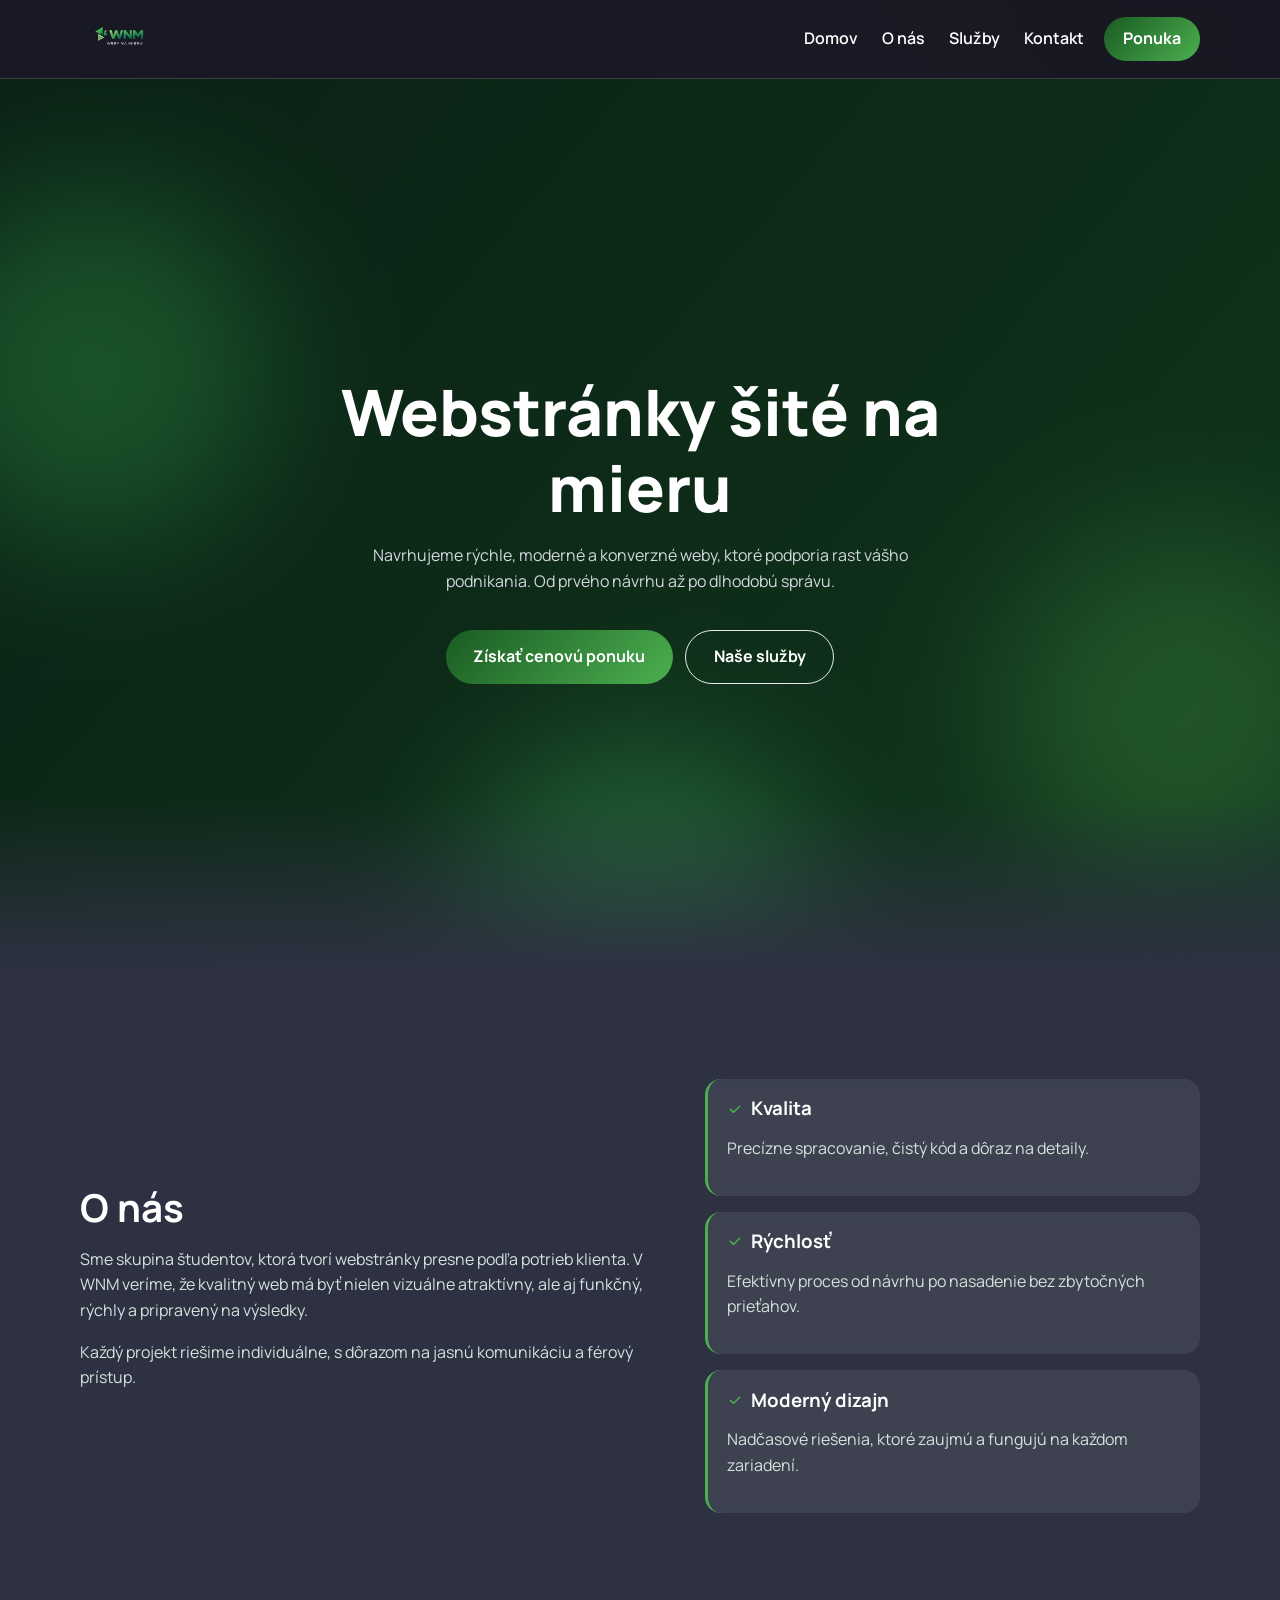
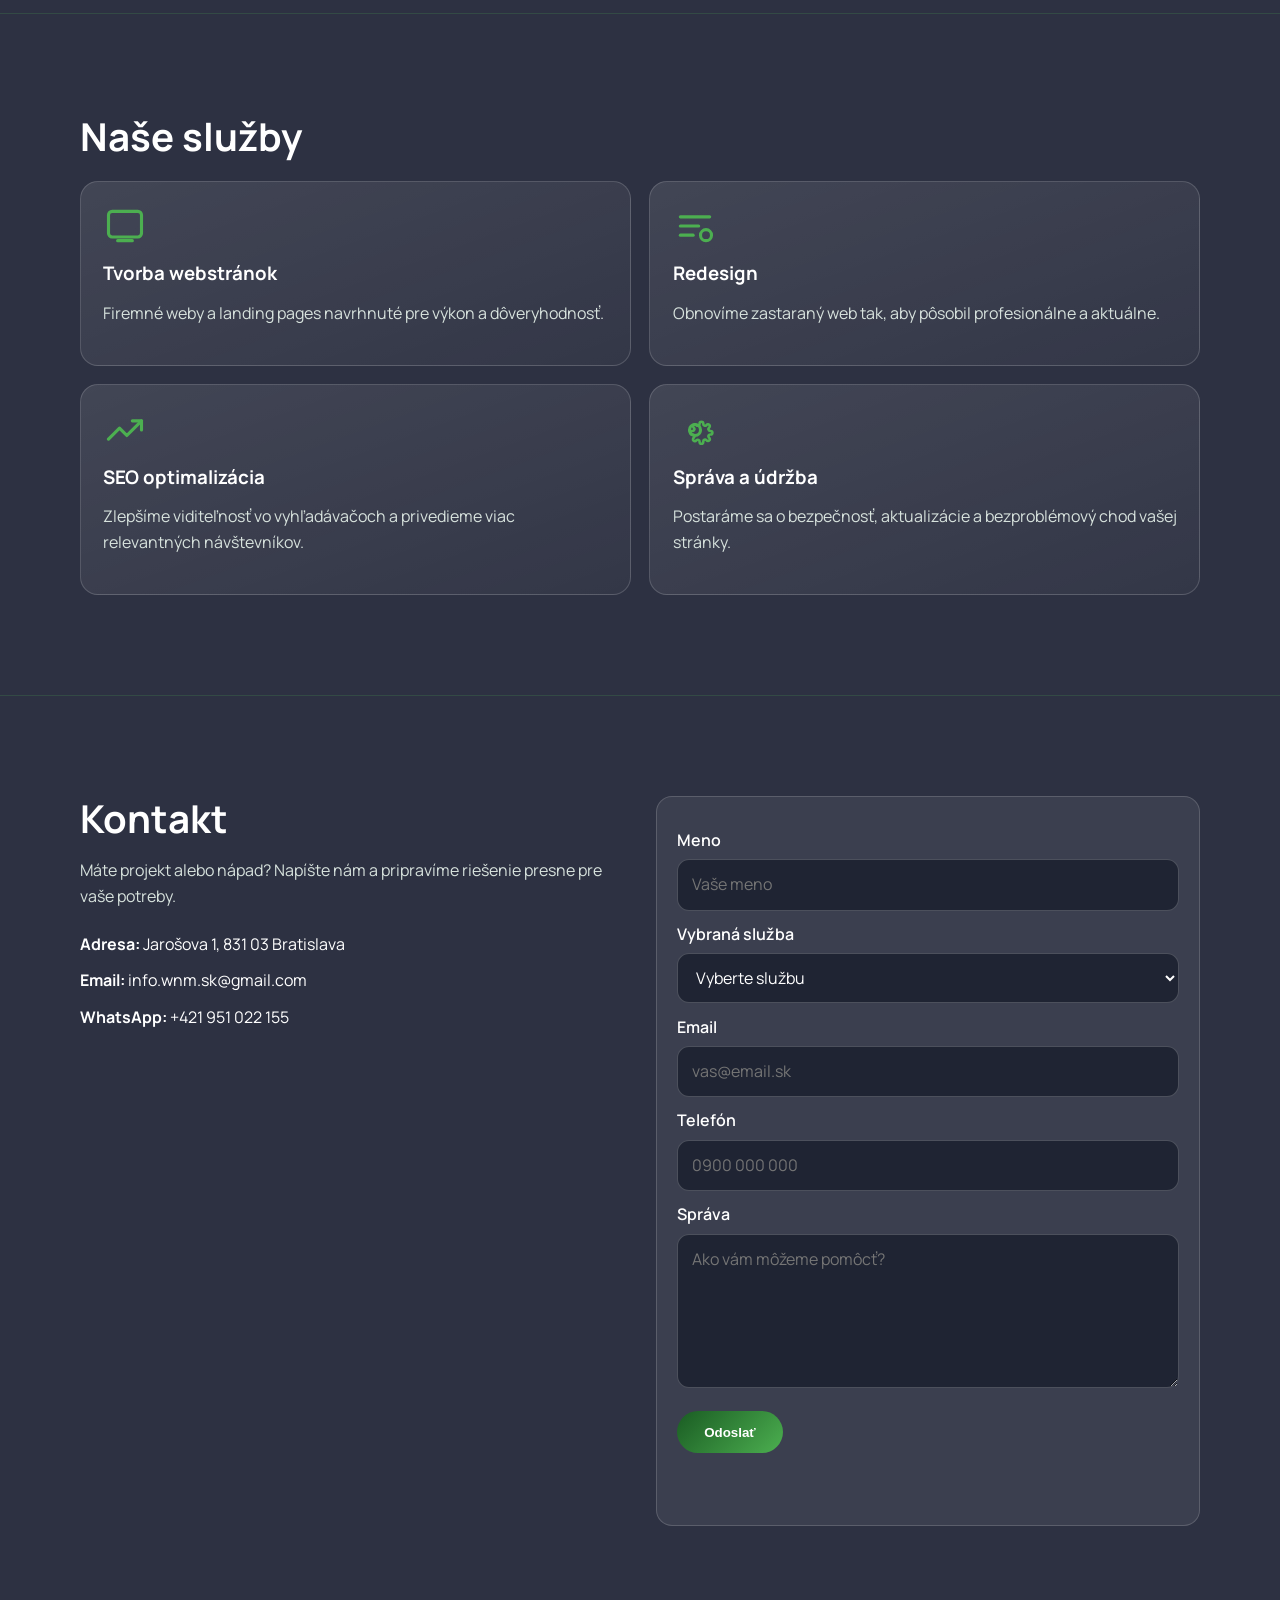
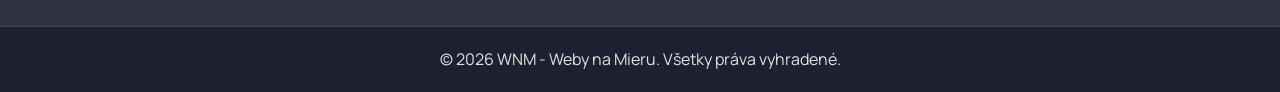
==== index.html @ d1f4974f "Initial commit" ====
<!DOCTYPE html>
<html lang="sk">
<head>
	<meta charset="UTF-8" />
	<meta name="viewport" content="width=device-width, initial-scale=1.0" />
	<meta
		name="description"
		content="WNM - Weby na Mieru. Profesionálna tvorba webstránok, redesign, SEO a správa webu." 
	/>
	<title>WNM - Weby na Mieru</title>
	<link rel="preconnect" href="https://fonts.googleapis.com" />
	<link rel="preconnect" href="https://fonts.gstatic.com" crossorigin />
	<link href="https://fonts.googleapis.com/css2?family=Manrope:wght@400;500;700;800&display=swap" rel="stylesheet" />
	<link rel="stylesheet" href="css/style.css" />
</head>
<body>
	<header class="navbar" id="top">
		<div class="container nav-wrap">
			<a href="#domov" class="logo" aria-label="WNM domovská stránka">
				<img src="images/WNB-t-removebg-preview.png" alt="WNM logo" class="logo-image" />
			</a>

			<button class="menu-toggle" aria-label="Otvoriť navigáciu" aria-expanded="false" aria-controls="primary-nav">
				<span></span>
				<span></span>
				<span></span>
			</button>

			<div class="nav-right">
				<nav>
					<ul class="nav-links" id="primary-nav">
						<li><a href="#domov">Domov</a></li>
						<li><a href="#o-nas">O nás</a></li>
						<li><a href="#sluzby">Služby</a></li>
						<li><a href="#kontakt">Kontakt</a></li>
					</ul>
				</nav>
				<a class="btn-nav-cta" href="#kontakt">Ponuka</a>
			</div>
		</div>
	</header>

	<main>
		<section class="hero" id="domov">
			<div class="orb orb-1" aria-hidden="true"></div>
			<div class="orb orb-2" aria-hidden="true"></div>
			<div class="orb orb-3" aria-hidden="true"></div>
			<div class="container hero-content reveal">
				<h1>Webstránky šité na mieru</h1>
				<p class="hero-subtitle">
					Navrhujeme rýchle, moderné a konverzné weby, ktoré podporia rast vášho podnikania.
					Od prvého návrhu až po dlhodobú správu.
				</p>
				<div class="hero-buttons">
					<a class="btn-primary" href="#kontakt">Získať cenovú ponuku</a>
					<a class="btn-secondary" href="#sluzby">Naše služby</a>
				</div>
			</div>
		</section>

		<section class="section" id="o-nas">
			<div class="container about-grid reveal">
				<div>
					<h2>O nás</h2>
					<p>
						Sme skupina študentov, ktorá tvorí webstránky presne podľa potrieb klienta.
						V WNM veríme, že kvalitný web má byť nielen vizuálne atraktívny, ale aj funkčný,
						rýchly a pripravený na výsledky.
					</p>
					<p>
						Každý projekt riešime individuálne, s dôrazom na jasnú komunikáciu a férový prístup.
					</p>
				</div>
				<div class="values">
					<article class="value-card">
						<h3>Kvalita</h3>
						<p>Precízne spracovanie, čistý kód a dôraz na detaily.</p>
					</article>
					<article class="value-card">
						<h3>Rýchlosť</h3>
						<p>Efektívny proces od návrhu po nasadenie bez zbytočných prieťahov.</p>
					</article>
					<article class="value-card">
						<h3>Moderný dizajn</h3>
						<p>Nadčasové riešenia, ktoré zaujmú a fungujú na každom zariadení.</p>
					</article>
				</div>
			</div>
		</section>

		<section class="section" id="sluzby">
			<div class="container reveal">
				<h2>Naše služby</h2>
				<div class="services-grid">
					<article class="service-card">
						<div class="icon" aria-hidden="true">
							<svg viewBox="0 0 24 24" fill="none" xmlns="http://www.w3.org/2000/svg">
								<rect x="3" y="4" width="18" height="14" rx="2" stroke="currentColor" stroke-width="1.7"/>
								<path d="M8 20H16" stroke="currentColor" stroke-width="1.7" stroke-linecap="round"/>
							</svg>
						</div>
						<h3>Tvorba webstránok</h3>
						<p>Firemné weby a landing pages navrhnuté pre výkon a dôveryhodnosť.</p>
					</article>

					<article class="service-card">
						<div class="icon" aria-hidden="true">
							<svg viewBox="0 0 24 24" fill="none" xmlns="http://www.w3.org/2000/svg">
								<path d="M4 7H20" stroke="currentColor" stroke-width="1.7" stroke-linecap="round"/>
								<path d="M4 12H14" stroke="currentColor" stroke-width="1.7" stroke-linecap="round"/>
								<path d="M4 17H11" stroke="currentColor" stroke-width="1.7" stroke-linecap="round"/>
								<circle cx="18" cy="17" r="3" stroke="currentColor" stroke-width="1.7"/>
							</svg>
						</div>
						<h3>Redesign</h3>
						<p>Obnovíme zastaraný web tak, aby pôsobil profesionálne a aktuálne.</p>
					</article>

					<article class="service-card">
						<div class="icon" aria-hidden="true">
							<svg viewBox="0 0 24 24" fill="none" xmlns="http://www.w3.org/2000/svg">
								<path d="M3 17L9 11L13 15L21 7" stroke="currentColor" stroke-width="1.7" stroke-linecap="round" stroke-linejoin="round"/>
								<path d="M21 12V7H16" stroke="currentColor" stroke-width="1.7" stroke-linecap="round" stroke-linejoin="round"/>
							</svg>
						</div>
						<h3>SEO optimalizácia</h3>
						<p>Zlepšíme viditeľnosť vo vyhľadávačoch a privedieme viac relevantných návštevníkov.</p>
					</article>

					<article class="service-card">
						<div class="icon" aria-hidden="true">
							<svg viewBox="0 0 24 24" fill="none" xmlns="http://www.w3.org/2000/svg">
								<circle cx="12" cy="12" r="3" stroke="currentColor" stroke-width="1.7"/>
								<path d="M19.4 15A1 1 0 0 0 19.6 16.1L19.7 16.2A1 1 0 1 1 18.3 17.6L18.2 17.5A1 1 0 0 0 17.1 17.3A1 1 0 0 0 16.5 18.2V18.5A1 1 0 1 1 14.5 18.5V18.3A1 1 0 0 0 13.9 17.4A1 1 0 0 0 12.8 17.6L12.7 17.7A1 1 0 1 1 11.3 16.3L11.4 16.2A1 1 0 0 0 11.6 15.1A1 1 0 0 0 10.7 14.5H10.5A1 1 0 1 1 10.5 12.5H10.7A1 1 0 0 0 11.6 11.9A1 1 0 0 0 11.4 10.8L11.3 10.7A1 1 0 1 1 12.7 9.3L12.8 9.4A1 1 0 0 0 13.9 9.6A1 1 0 0 0 14.5 8.7V8.5A1 1 0 1 1 16.5 8.5V8.7A1 1 0 0 0 17.1 9.6A1 1 0 0 0 18.2 9.4L18.3 9.3A1 1 0 1 1 19.7 10.7L19.6 10.8A1 1 0 0 0 19.4 11.9A1 1 0 0 0 20.3 12.5H20.5A1 1 0 1 1 20.5 14.5H20.3A1 1 0 0 0 19.4 15Z" stroke="currentColor" stroke-width="1.4"/>
							</svg>
						</div>
						<h3>Správa a údržba</h3>
						<p>Postaráme sa o bezpečnosť, aktualizácie a bezproblémový chod vašej stránky.</p>
					</article>
				</div>
			</div>
		</section>

		<section class="section" id="kontakt">
			<div class="container contact-grid reveal">
				<div>
					<h2>Kontakt</h2>
					<p>
						Máte projekt alebo nápad? Napíšte nám a pripravíme riešenie presne pre vaše potreby.
					</p>
					<ul class="contact-info">
						<li><strong>Adresa:</strong> Jarošova 1, 831 03 Bratislava</li>
						<li><strong>Email:</strong> info.wnm.sk@gmail.com</li>
						<li><strong>WhatsApp:</strong> +421 951 022 155</li>
					</ul>
				</div>

				<form class="contact-form" id="contact-form" action="https://api.web3forms.com/submit" method="POST">
					<input type="hidden" name="access_key" value="e6098823-22af-41a2-a4b0-5115b57c44c4" />
					<input type="hidden" name="subject" id="subject-field" value="Nová správa z WNM webu" />
					<input type="hidden" name="from_name" value="WNM Website" />
					<input type="hidden" name="redirect" value="false" />

					<label for="meno">Meno</label>
					<input type="text" id="meno" name="name" placeholder="Vaše meno" required />

					<label for="sluzba">Vybraná služba</label>
					<select id="sluzba" name="service" required>
						<option value="" disabled selected>Vyberte službu</option>
						<option value="tvorba">Tvorba webstránok</option>
						<option value="redesign">Redesign</option>
						<option value="seo">SEO optimalizácia</option>
						<option value="sprava">Správa a údržba</option>
					</select>

					<label for="email">Email</label>
					<input type="email" id="email" name="email" placeholder="vas@email.sk" required />

					<label for="telefon">Telefón</label>
					<input type="tel" id="telefon" name="telefon" placeholder="0900 000 000" />

					<label for="sprava">Správa</label>
					<textarea id="sprava" name="message" rows="5" placeholder="Ako vám môžeme pomôcť?" required></textarea>

					<button type="submit" class="btn-primary">Odoslať</button>
					<p class="form-message" id="form-message" aria-live="polite"></p>
				</form>
			</div>
		</section>
	</main>

	<footer class="footer">
		<div class="container">
			<p>&copy; 2026 WNM - Weby na Mieru. Všetky práva vyhradené.</p>
		</div>
	</footer>

	<script src="js/main.js"></script>
</body>
</html>
---- css/style.css ----
:root {
	--green-dark: #1a5c23;
	--green-light: #4caf50;
	--bg-dark: #2d3142;
	--text: #ffffff;
	--muted: #d7e2dd;
	--card: rgba(255, 255, 255, 0.08);
	--border: rgba(255, 255, 255, 0.16);
}

* {
	box-sizing: border-box;
}

html {
	scroll-behavior: smooth;
}

body {
	margin: 0;
	font-family: "Manrope", sans-serif;
	color: var(--text);
	background: radial-gradient(circle at 15% 20%, #38435b 0%, var(--bg-dark) 45%, #1e2232 100%);
	line-height: 1.6;
}

img,
svg {
	display: block;
	max-width: 100%;
}

a {
	color: inherit;
	text-decoration: none;
}

.container {
	width: min(1120px, 92%);
	margin: 0 auto;
}

main {
	background: var(--bg-dark);
}

.section {
	padding: 100px 0;
	background: var(--bg-dark);
}

.section + .section {
	border-top: 1px solid rgba(76, 175, 80, 0.2);
}

h1,
h2,
h3 {
	margin: 0 0 1rem;
	line-height: 1.2;
}

h1 {
	font-size: clamp(2.1rem, 4.6vw, 4.2rem);
	font-weight: 800;
}

h2 {
	font-size: clamp(1.8rem, 3vw, 2.5rem);
}

p {
	margin: 0 0 1rem;
	color: var(--muted);
}

.navbar {
	position: sticky;
	top: 0;
	z-index: 1000;
	background: rgba(20, 20, 30, 0.85);
	backdrop-filter: blur(14px);
	border-bottom: 1px solid var(--border);
	animation: fadeInDown 0.6s ease both;
}

.nav-wrap {
	min-height: 78px;
	display: flex;
	align-items: center;
	justify-content: space-between;
	gap: 1rem;
	position: relative;
}

.logo {
	display: inline-flex;
	align-items: center;
	justify-content: flex-start;
	height: 78px;
	flex-shrink: 0;
	padding: 0.25rem 0;
}

.logo-svg {
	display: block;
	height: 50px;
	width: auto;
	max-width: 220px;
	overflow: visible;
}

.logo-image {
	display: block;
	height: 58px;
	width: auto;
	max-width: 210px;
	object-fit: contain;
	object-position: left center;
	transform: translateY(1px);
}

.logo-text {
	font-size: 1.8rem;
	font-weight: 800;
	letter-spacing: 0.08em;
	background: linear-gradient(135deg, #76dc7a, #2f973f);
	-webkit-background-clip: text;
	background-clip: text;
	color: transparent;
	text-shadow: 0 0 18px rgba(76, 175, 80, 0.35);
}

.nav-right {
	display: flex;
	align-items: center;
	gap: 1.2rem;
}

.nav-links {
	list-style: none;
	display: flex;
	align-items: center;
	gap: 1.5rem;
	margin: 0;
	padding: 0;
}

.nav-links a {
	font-weight: 600;
	position: relative;
}

.nav-links a::after {
	content: "";
	position: absolute;
	left: 0;
	bottom: -0.35rem;
	width: 100%;
	height: 2px;
	transform: scaleX(0);
	transform-origin: left;
	background: linear-gradient(90deg, var(--green-dark), var(--green-light));
	transition: transform 0.25s ease;
}

.nav-links a:hover::after,
.nav-links a:focus-visible::after {
	transform: scaleX(1);
}

.btn-nav-cta {
	display: inline-flex;
	align-items: center;
	justify-content: center;
	padding: 0.55rem 1.2rem;
	border-radius: 999px;
	font-weight: 700;
	background: linear-gradient(135deg, var(--green-dark), var(--green-light));
	transition: transform 0.2s ease, box-shadow 0.2s ease;
}

.btn-nav-cta:hover,
.btn-nav-cta:focus-visible {
	transform: translateY(-1px);
	box-shadow: 0 8px 22px rgba(76, 175, 80, 0.3);
}

.menu-toggle {
	display: none;
	flex-direction: column;
	gap: 4px;
	background: transparent;
	border: 0;
	cursor: pointer;
}

.menu-toggle span {
	width: 24px;
	height: 2px;
	background: var(--text);
}

.hero {
	min-height: 100vh;
	display: flex;
	align-items: center;
	justify-content: center;
	position: relative;
	overflow: hidden;
	background: linear-gradient(130deg, #103819, #1a5c23, #164d6a, #0e2942);
	background-size: 260% 260%;
	animation: heroFlow 14s ease infinite;
}

.hero::before {
	content: "";
	position: absolute;
	inset: 0;
	background: rgba(7, 11, 19, 0.5);
	z-index: 0;
}

.hero::after {
	content: "";
	position: absolute;
	left: 0;
	right: 0;
	bottom: 0;
	height: 180px;
	background: linear-gradient(to bottom, rgba(45, 49, 66, 0), #2d3142 95%);
	z-index: 1;
	pointer-events: none;
}

.orb {
	content: "";
	position: absolute;
	width: 360px;
	aspect-ratio: 1;
	border-radius: 50%;
	filter: blur(75px);
	opacity: 0.28;
	z-index: 0;
}

.orb-1 {
	left: -90px;
	top: 12%;
	background: #3cc95a;
	animation: orbFloatA 10s ease-in-out infinite;
}

.orb-2 {
	right: -80px;
	bottom: 10%;
	background: #4caf50;
	animation: orbFloatB 13s ease-in-out infinite;
}

.orb-3 {
	left: 50%;
	bottom: -120px;
	transform: translateX(-50%);
	background: #52e07a;
	animation: orbFloatC 11s ease-in-out infinite;
}

.hero-content {
	position: relative;
	z-index: 2;
	max-width: 760px;
	text-align: center;
	animation: fadeInUp 0.9s ease 0.15s both;
}

.hero-content h1 {
	color: #ffffff;
	font-size: clamp(2.4rem, 5vw, 4.6rem);
}

.hero-subtitle {
	max-width: 600px;
	margin: 0 auto 1.2rem;
	color: #d3d7df;
}

.btn-primary {
	display: inline-flex;
	align-items: center;
	justify-content: center;
	margin-top: 1rem;
	padding: 0.85rem 1.7rem;
	border-radius: 999px;
	border: 0;
	background: linear-gradient(135deg, var(--green-dark), var(--green-light));
	color: #fff;
	font-weight: 700;
	cursor: pointer;
	transition: transform 0.22s ease, box-shadow 0.22s ease;
}

.btn-primary:hover,
.btn-primary:focus-visible {
	transform: translateY(-2px);
	box-shadow: 0 12px 30px rgba(76, 175, 80, 0.35);
}

.hero-buttons {
	display: flex;
	justify-content: center;
	gap: 0.8rem;
	flex-wrap: wrap;
}

.btn-secondary {
	display: inline-flex;
	align-items: center;
	justify-content: center;
	margin-top: 1rem;
	padding: 0.85rem 1.7rem;
	border-radius: 999px;
	border: 1px solid rgba(255, 255, 255, 0.9);
	background: transparent;
	color: #ffffff;
	font-weight: 700;
	transition: transform 0.22s ease, background-color 0.22s ease;
}

.btn-secondary:hover,
.btn-secondary:focus-visible {
	transform: translateY(-2px);
	background: rgba(255, 255, 255, 0.12);
}

.about-grid {
	display: grid;
	grid-template-columns: 1.2fr 1fr;
	gap: 2rem;
	align-items: center;
}

.values {
	display: grid;
	gap: 1rem;
}

.value-card {
	border: 0;
	border-left: 3px solid #4caf50;
	background: var(--card);
	backdrop-filter: blur(4px);
	border-radius: 16px;
	padding: 1.15rem;
	transition: transform 0.25s ease, box-shadow 0.25s ease, background-color 0.25s ease;
}

.value-card:hover {
	transform: translateY(-5px);
	background: rgba(255, 255, 255, 0.12);
	box-shadow: 0 10px 24px rgba(76, 175, 80, 0.2);
}

.value-card h3 {
	display: inline-flex;
	align-items: center;
	gap: 0.5rem;
}

.value-card h3::before {
	content: "";
	width: 16px;
	height: 16px;
	display: inline-block;
	background-repeat: no-repeat;
	background-size: contain;
	background-image: url("data:image/svg+xml,%3Csvg xmlns='http://www.w3.org/2000/svg' viewBox='0 0 24 24' fill='none'%3E%3Cpath d='M5 12.5L10 17L19 8' stroke='%234caf50' stroke-width='2.2' stroke-linecap='round' stroke-linejoin='round'/%3E%3C/svg%3E");
}

.services-grid {
	display: grid;
	grid-template-columns: repeat(2, minmax(0, 1fr));
	gap: 1.15rem;
	margin-top: 1.3rem;
}

.service-card {
	border: 1px solid var(--border);
	background: linear-gradient(160deg, rgba(255, 255, 255, 0.1), rgba(255, 255, 255, 0.03));
	border-radius: 18px;
	padding: 1.4rem;
	transition: transform 0.25s ease, box-shadow 0.25s ease, border-color 0.25s ease;
}

.service-card .icon {
	width: 44px;
	color: var(--green-light);
	margin-bottom: 0.9rem;
}

.service-card:hover {
	transform: translateY(-8px);
	border-color: rgba(76, 175, 80, 0.65);
	box-shadow: 0 10px 28px rgba(76, 175, 80, 0.22);
}

.contact-grid {
	display: grid;
	grid-template-columns: 1fr 1fr;
	gap: 2rem;
}

.contact-info {
	list-style: none;
	padding: 0;
	margin: 1.4rem 0 0;
	display: grid;
	gap: 0.7rem;
}

.contact-form {
	background: rgba(255, 255, 255, 0.07);
	border: 1px solid var(--border);
	border-radius: 16px;
	padding: 1.25rem;
}

.contact-form label {
	display: block;
	margin: 0.7rem 0 0.35rem;
	font-weight: 600;
}

.contact-form input,
.contact-form select,
.contact-form textarea {
	width: 100%;
	border: 1px solid rgba(255, 255, 255, 0.2);
	background: rgba(20, 27, 40, 0.7);
	color: var(--text);
	border-radius: 12px;
	padding: 0.75rem 0.9rem;
	font: inherit;
}

.contact-form input:focus,
.contact-form select:focus,
.contact-form textarea:focus {
	outline: 2px solid rgba(76, 175, 80, 0.7);
	border-color: transparent;
}

.form-message {
	margin-top: 0.8rem;
	min-height: 1.4em;
	color: #b9f7be;
	font-weight: 500;
}

.footer {
	background: #1c2030;
	border-top: 1px solid var(--border);
	padding: 1.25rem 0;
	text-align: center;
}

.footer p {
	margin: 0;
	color: #dce6df;
}

.reveal {
	opacity: 0;
	transform: translateY(26px);
	transition: opacity 0.7s ease, transform 0.7s ease;
}

.reveal.is-visible {
	opacity: 1;
	transform: translateY(0);
}

@keyframes heroFlow {
	0% {
		background-position: 0% 50%;
	}
	50% {
		background-position: 100% 50%;
	}
	100% {
		background-position: 0% 50%;
	}
}

@keyframes fadeInUp {
	from {
		opacity: 0;
		transform: translateY(18px);
	}
	to {
		opacity: 1;
		transform: translateY(0);
	}
}

@keyframes fadeInDown {
	from {
		opacity: 0;
		transform: translateY(-14px);
	}
	to {
		opacity: 1;
		transform: translateY(0);
	}
}

@keyframes orbFloatA {
	0%,
	100% {
		transform: translate(0, 0);
	}
	50% {
		transform: translate(24px, -16px);
	}
}

@keyframes orbFloatB {
	0%,
	100% {
		transform: translate(0, 0);
	}
	50% {
		transform: translate(-18px, 14px);
	}
}

@keyframes orbFloatC {
	0%,
	100% {
		transform: translate(-50%, 0);
	}
	50% {
		transform: translate(-50%, -18px);
	}
}

@media (max-width: 900px) {
	.about-grid,
	.contact-grid {
		grid-template-columns: 1fr;
	}

	.services-grid {
		grid-template-columns: 1fr;
	}
}

@media (max-width: 760px) {
	.nav-wrap {
		min-height: 72px;
		gap: 0.75rem;
	}

	.logo {
		height: 64px;
	}

	.logo-image {
		height: 42px;
		max-width: 150px;
		transform: none;
	}

	.nav-right {
		margin-left: auto;
		gap: 0;
	}

	.menu-toggle {
		display: inline-flex;
		align-items: center;
		justify-content: center;
		width: 42px;
		height: 42px;
		padding: 0;
	}

	.btn-nav-cta {
		display: none;
	}

	.nav-links {
		position: absolute;
		top: calc(100% + 8px);
		left: 0;
		right: auto;
		width: min(280px, 92vw);
		background: rgba(19, 26, 39, 0.94);
		backdrop-filter: blur(10px);
		border: 1px solid var(--border);
		border-radius: 14px;
		padding: 0.8rem 1rem;
		display: none;
		flex-direction: column;
		align-items: flex-start;
		gap: 0.8rem;
	}

	.nav-links.open {
		display: flex;
	}

	.hero {
		min-height: 88vh;
		padding: 5.5rem 0 3.5rem;
	}

	.hero-buttons {
		flex-direction: column;
		align-items: stretch;
	}

	.hero-buttons .btn-primary,
	.hero-buttons .btn-secondary {
		width: 100%;
		margin-top: 0;
	}

	.section {
		padding: 80px 0;
	}
}
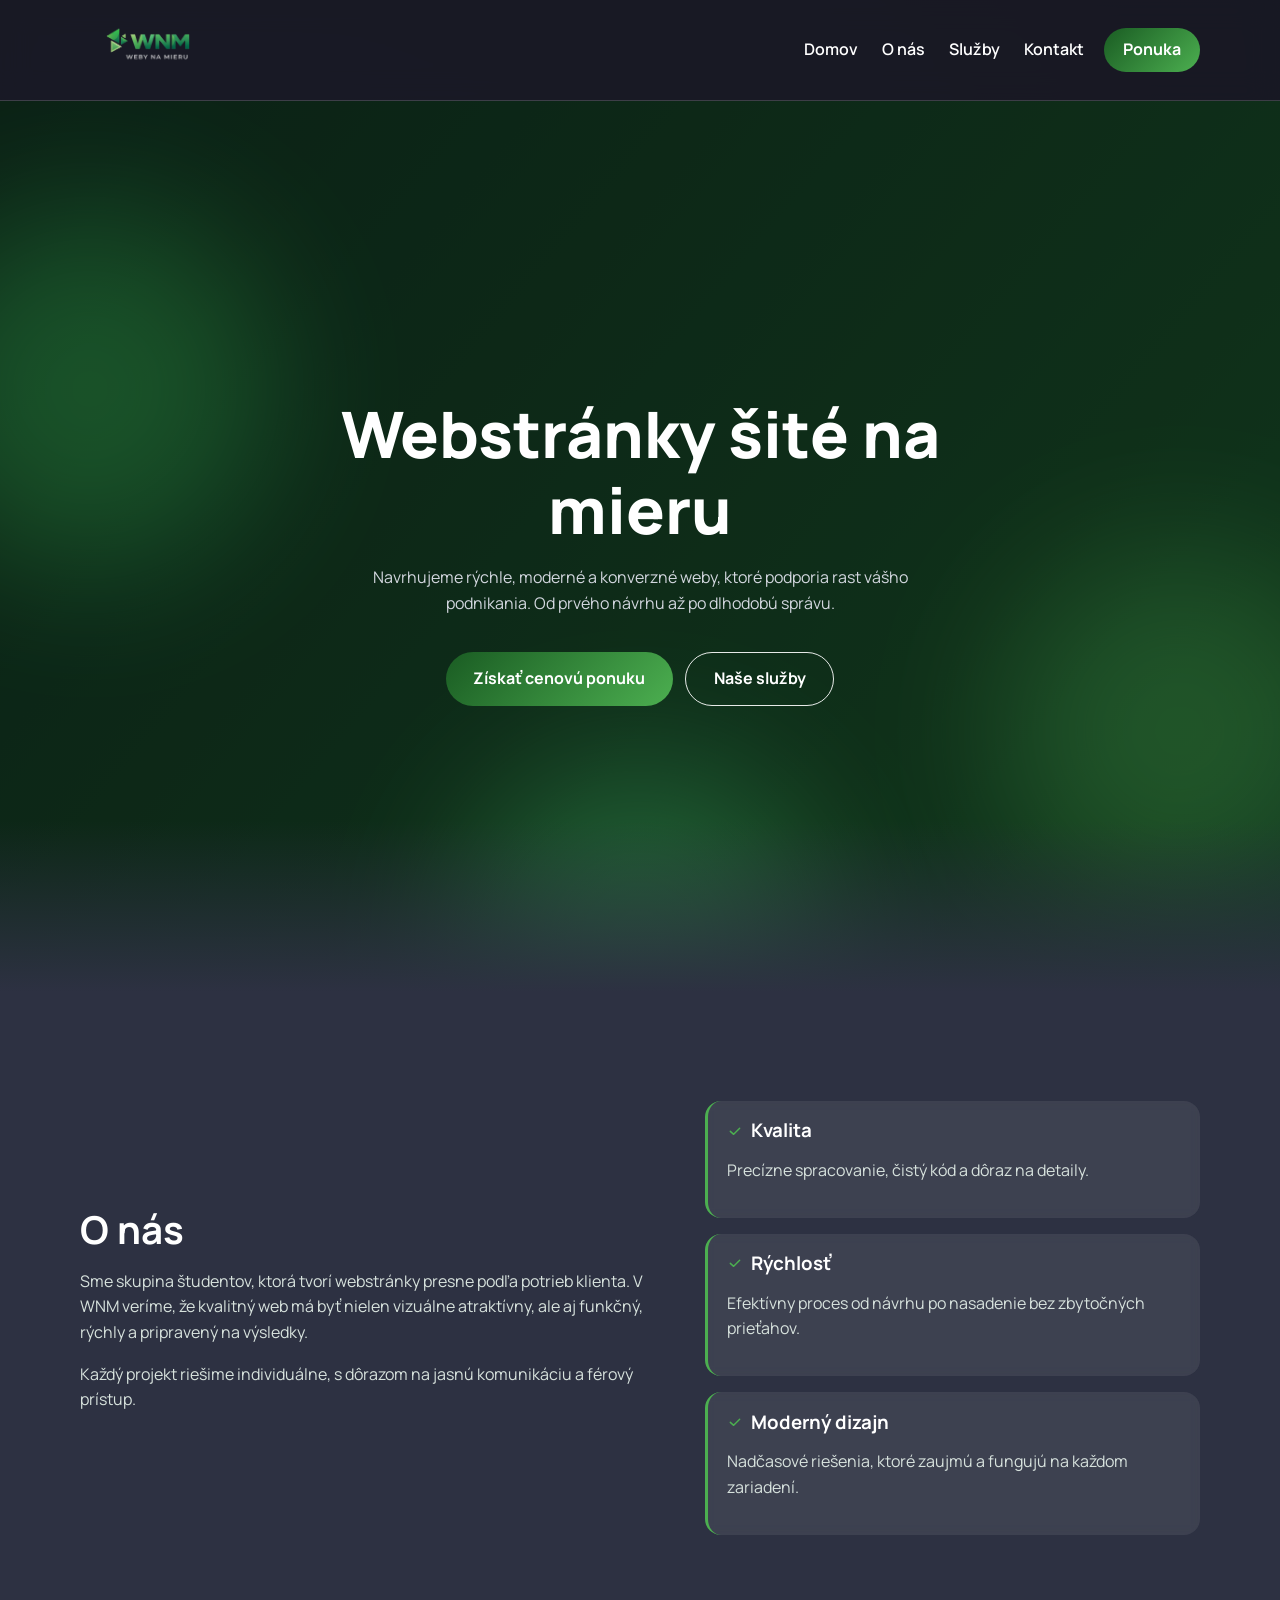
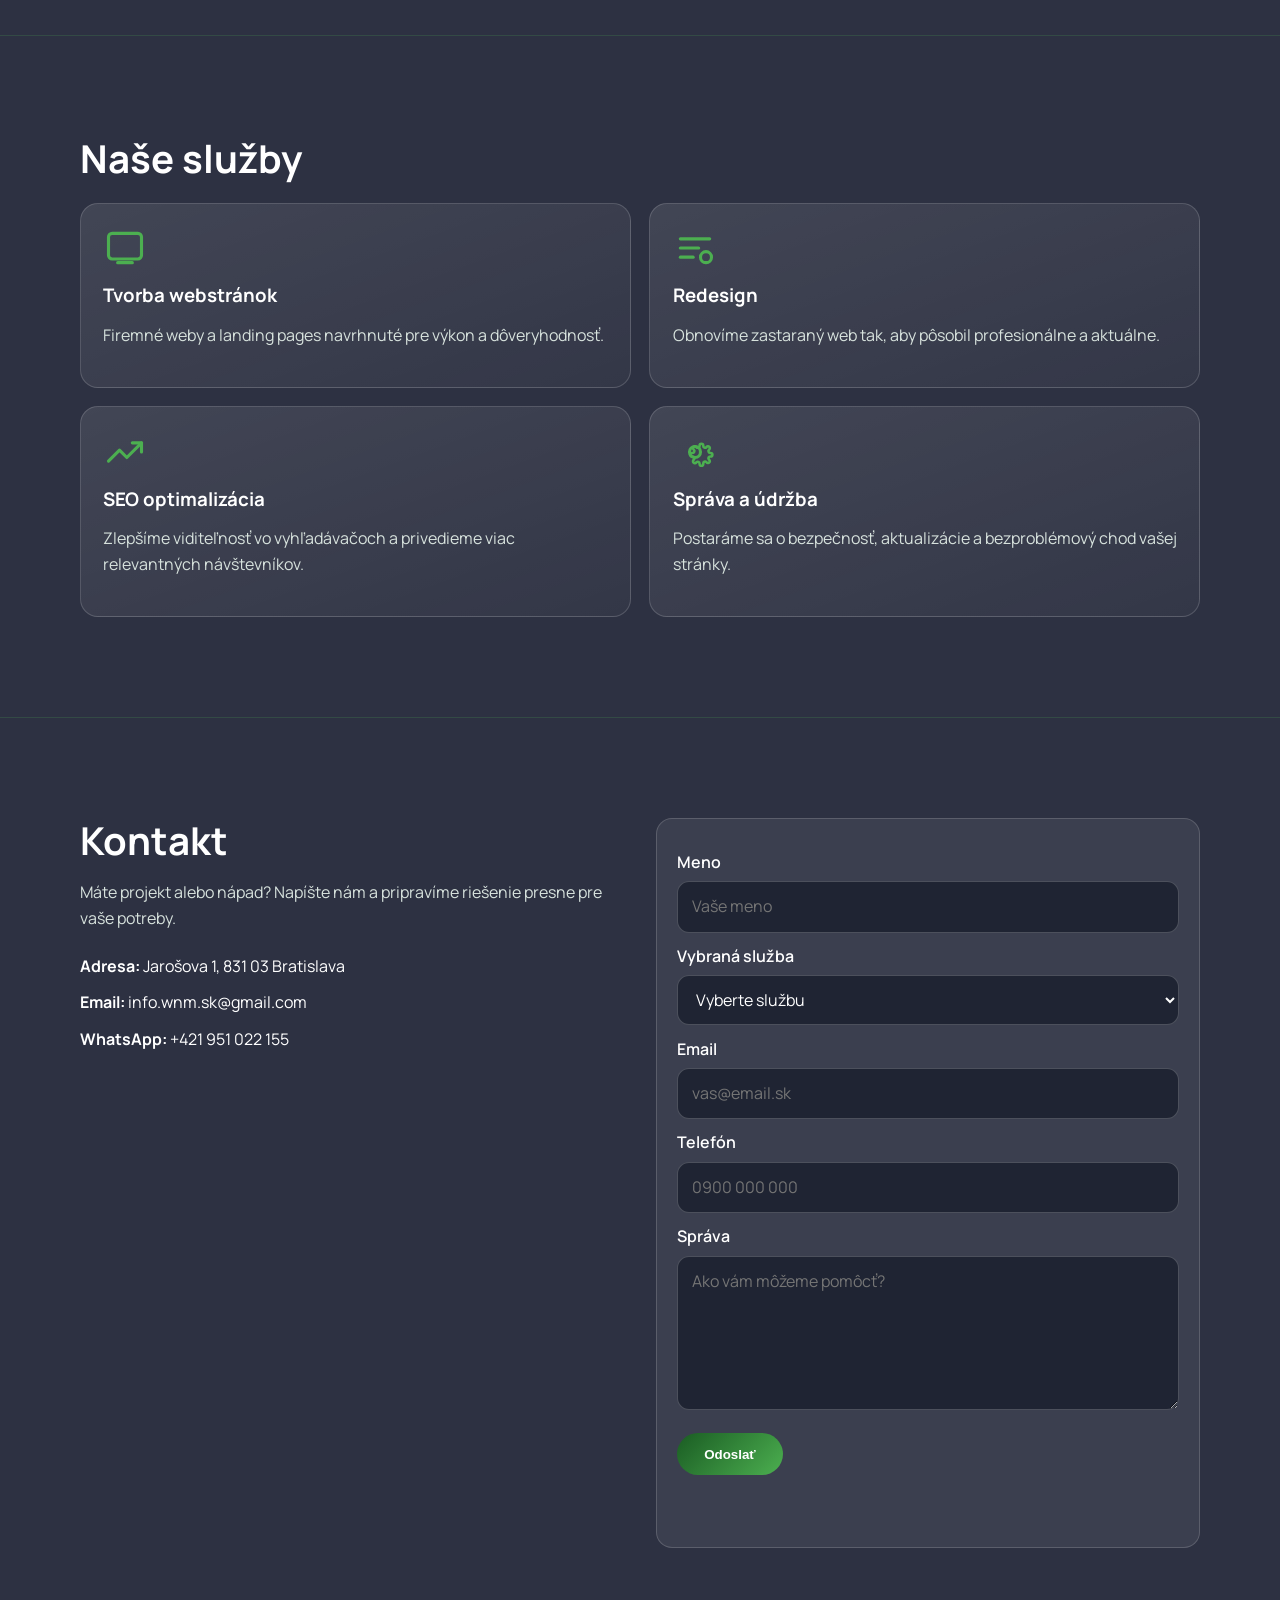
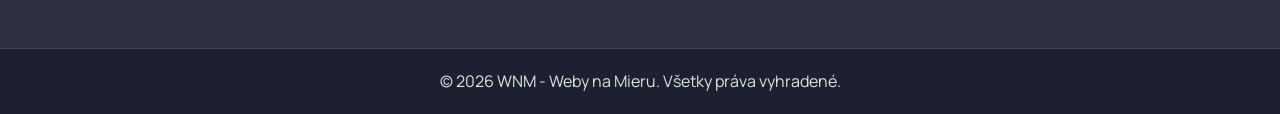
==== commit e72f6c88: "Change" ====
--- a/index.html
+++ b/index.html
@@ -1,4 +1,4 @@
-<!DOCTYPE html>
+	<!DOCTYPE html>
 <html lang="sk">
 <head>
 	<meta charset="UTF-8" />
--- a/css/style.css
+++ b/css/style.css
@@ -97,7 +97,7 @@
 	display: inline-flex;
 	align-items: center;
 	justify-content: flex-start;
-	height: 78px;
+	height: 100px;
 	flex-shrink: 0;
 	padding: 0.25rem 0;
 }
@@ -112,9 +112,9 @@
 
 .logo-image {
 	display: block;
-	height: 58px;
+	height: 100px;
 	width: auto;
-	max-width: 210px;
+	max-width: 290px;
 	object-fit: contain;
 	object-position: left center;
 	transform: translateY(1px);
@@ -562,18 +562,17 @@
 	}
 
 	.logo {
-		height: 64px;
+		height: 100px;
 	}
 
 	.logo-image {
-		height: 42px;
+		height: 100px;
 		max-width: 150px;
 		transform: none;
 	}
 
 	.nav-right {
-		margin-left: auto;
-		gap: 0;
+    gap: 0;
 	}
 
 	.menu-toggle {
